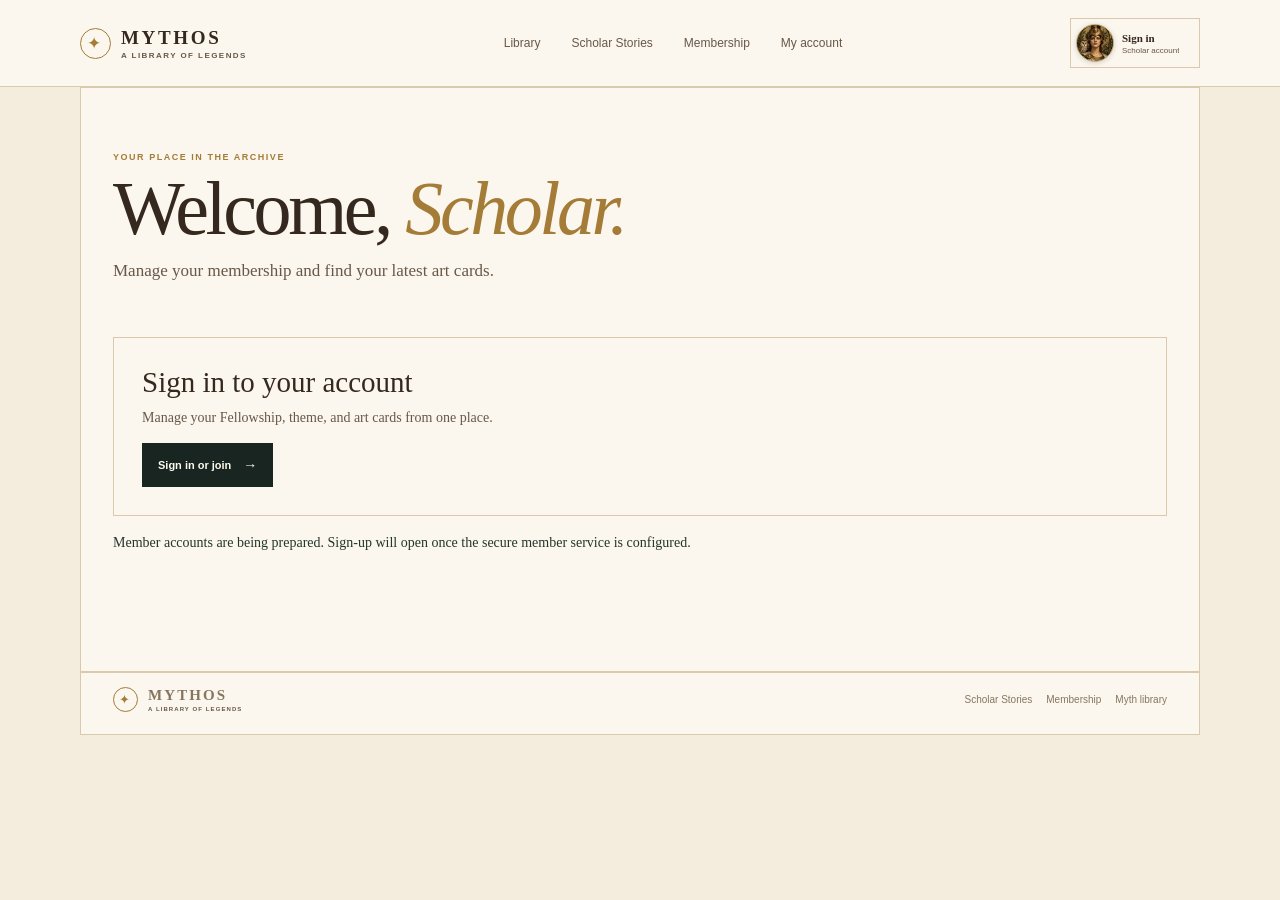
==== website/account/index.html @ 7d899c83 "Add scholar accounts and avatar progression" ====
<!doctype html>
<html lang="en">
<head><meta charset="utf-8"><meta name="viewport" content="width=device-width, initial-scale=1"><meta name="robots" content="noindex, nofollow"><meta name="description" content="Manage your Mythos Fellow Scholar membership, theme, and art cards."><title>My Scholar Account — Mythos</title><link rel="canonical" href="https://mythoslibrary.com/account/"><script src="../theme.js"></script><link rel="stylesheet" href="../styles.css"><script src="../membership-config.js"></script><script type="module" src="../member-client.js"></script><script type="module" src="../script.js"></script></head>
<body><a class="skip-link" href="#main">Skip to content</a><header class="site-header"><a class="brand" href="../"><span class="brand-mark" aria-hidden="true">✦</span><span>MYTHOS<small>A LIBRARY OF LEGENDS</small></span></a><button class="menu-toggle" type="button" aria-expanded="false" aria-controls="site-nav">Menu</button><nav id="site-nav" class="site-nav" aria-label="Main navigation"><a href="../library/">Library</a><a href="../scholar-stories/">Scholar Stories</a><a href="../membership/">Membership</a><a href="./" aria-current="page">My account</a></nav><a class="profile-shortcut" data-profile-shortcut href="./" aria-label="Your Scholar profile"><span class="avatar-art" data-avatar-face="athena" aria-hidden="true"></span><span class="profile-shortcut-copy"><strong data-profile-label>Sign in</strong><small data-profile-detail>Scholar account</small></span></a></header>
<main id="main" class="member-page page-width"><section class="member-hero"><p class="eyebrow">YOUR PLACE IN THE ARCHIVE</p><h1>Welcome, <em data-display-name>Scholar.</em></h1><p class="hero-description">Manage your membership and find your latest art cards.</p></section>
<section class="account-panel" data-account-panel hidden><div class="account-heading"><div><p class="eyebrow">MEMBERSHIP</p><h2 data-membership-state>Checking your membership…</h2></div><button id="signout-button" class="button button-parchment">Sign out</button></div>
<section class="scholar-progress" aria-labelledby="progress-title"><div class="scholar-progress-summary"><span class="avatar-art avatar-art-large" data-avatar-face="athena" data-profile-preview aria-hidden="true"></span><div><p class="eyebrow">YOUR SCHOLAR PROFILE</p><h2 id="progress-title">Level <span id="scholar-level">1</span></h2><p><strong id="scholar-xp">0 XP</strong> · <span id="xp-to-next">100 XP to your next level</span></p><progress id="xp-progress" max="100" value="0" aria-label="Progress toward next scholar level"></progress></div></div><div><p class="eyebrow">GOD &amp; GODDESS PORTRAITS</p><p class="member-small">Choose a portrait. Earn new faces by completing quizzes, joining the Fellowship, and later subscribing to the newsletter.</p><div id="avatar-collection" class="avatar-collection" aria-live="polite"></div></div></section>
<div class="account-actions"><div><h3>Your library theme</h3><p>Choose the parchment library or Odin’s night theme.</p><label for="theme-choice">Website colours</label><select id="theme-choice"><option value="parchment">Parchment</option><option value="odin">Odin · Night forest</option></select></div><div data-account-upgrade><h3>Join the Fellowship</h3><p>Get monthly art cards, Odin’s theme, and a story submission each month.</p><button id="checkout-button" class="button button-dark">Subscribe · £3/month</button></div><div><h3>Billing settings</h3><p>Update payment details or cancel your subscription securely.</p><button id="portal-button" class="button button-parchment" hidden>Manage subscription</button></div></div>
<div class="account-wallpapers"><p class="eyebrow">YOUR SCHOLAR ART CARDS</p><h2>Fresh from the scriptorium</h2><p>Open an art card to save it at full size on your device.</p><div id="wallpaper-list" class="wallpaper-list">Art cards load here when your membership is active.</div></div>
<div class="account-actions"><div><h3>Share a story</h3><p>Subscribers can submit one story each month for the public Scholar Stories wall.</p><a class="button button-parchment" href="../scholar-stories/submit/">Visit Scholar Stories <span aria-hidden="true">→</span></a></div></div></section>
<section class="member-auth" id="account-signin"><div><h2>Sign in to your account</h2><p>Manage your Fellowship, theme, and art cards from one place.</p><a class="button button-dark" href="../membership/">Sign in or join <span aria-hidden="true">→</span></a></div></section>
<p class="member-status" data-member-status role="status" aria-live="polite"></p></main><footer class="site-footer page-width"><a class="brand" href="../"><span class="brand-mark" aria-hidden="true">✦</span><span>MYTHOS<small>A LIBRARY OF LEGENDS</small></span></a><nav aria-label="Footer navigation"><a href="../scholar-stories/">Scholar Stories</a><a href="../membership/">Membership</a><a href="../library/">Myth library</a></nav></footer></body></html>
---- website/styles.css ----
:root {
  color-scheme: light;
  --ink: #34281f;
  --ink-soft: #675849;
  --paper: #f4ecdc;
  --paper-light: #fbf7ee;
  --line: #d9c9ad;
  --gold: #a47c37;
  --deep: #182520;
  --forest: #24352a;
  --serif: Georgia, "Times New Roman", serif;
  --sans: "Segoe UI", Arial, sans-serif;
  font-family: var(--sans);
  color: var(--ink);
  background: var(--paper);
  scroll-behavior: smooth;
}

* { box-sizing: border-box; }
body {
  margin: 0;
  background-color: var(--paper); /* Solid parchment base 📜 */
  background-image: url('images/Olive Branch Centerline Pillar.png'), url('images/Olive Branch Centerline Pillar.png');
  background-position: left top, right top;
  background-repeat: repeat-y, repeat-y;
}
a { color: inherit; text-decoration: none; }
button, input { font: inherit; }
.page-width {
  width: min(1120px, calc(100% - 64px)); /* Limits max width and leaves outer space 📐 */
  margin-inline: auto;                   /* Centers the container horizontally 🎯 */
  position: relative;
  z-index: 1;
  background: var(--paper-light);
  border: 1px solid var(--line);
  padding: 32px;
}
.skip-link { position: absolute; top: -50px; left: 12px; z-index: 20; padding: 10px; background: var(--paper-light); }
.skip-link:focus { top: 12px; }

.site-header {
  position: relative;
  z-index: 10;
  background: var(--paper-light); /* Solid opaque header 🛡️ */
  border-bottom: 1px solid var(--line);
}
.brand { display: inline-flex; align-items: center; gap: 10px; min-width: 196px; font: 600 19px var(--serif); letter-spacing: .14em; }
.brand small { display: block; margin-top: 2px; color: var(--ink-soft); font: 600 8px var(--sans); letter-spacing: .18em; }
.brand-mark { display: grid; width: 31px; height: 31px; place-items: center; border: 1px solid var(--gold); border-radius: 50%; color: var(--gold); font: 17px var(--serif); }
.site-nav { display: flex; align-items: center; gap: clamp(15px, 3vw, 31px); color: var(--ink-soft); font-size: 12px; }
.site-nav a { padding: 7px 0; border-bottom: 1px solid transparent; }
.site-nav a:hover, .site-nav a:focus-visible { color: var(--ink); border-color: var(--gold); }
.nemo-link { padding: 9px 13px; border: 1px solid #b9a781; color: var(--deep); font-size: 11px; white-space: nowrap; }
.nemo-link span { margin-right: 4px; color: var(--gold); }
.menu-toggle { display: none; }

.hero { display: grid; grid-template-columns: .9fr 1.1fr; align-items: center; gap: clamp(28px, 5vw, 60px); padding-block: 55px 50px; }
.eyebrow { margin: 0 0 12px; color: var(--gold); font-size: 9px; font-weight: 700; letter-spacing: .17em; }
.hero-copy .eyebrow { display: flex; align-items: center; gap: 9px; }
.hero-copy .eyebrow span { width: 20px; border-top: 1px solid var(--gold); }
h1, h2, p { margin-top: 0; }
h1 { margin-bottom: 15px; font: 500 clamp(48px, 6vw, 76px)/.9 var(--serif); letter-spacing: -.045em; }
h1 em { color: var(--gold); font-weight: 400; }
.hero-description { max-width: 370px; color: var(--ink-soft); font: 17px/1.62 var(--serif); }
.hero-actions { display: flex; flex-wrap: wrap; align-items: center; gap: 20px; margin-top: 24px; }
.button { display: inline-flex; min-height: 44px; align-items: center; justify-content: center; gap: 12px; padding: 11px 16px; border: 0; font-size: 11px; font-weight: 650; transition: transform .18s, background .18s; }
.button:hover { transform: translateY(-2px); }
.button-dark { color: #fff9ed; background: var(--deep); }
.button-dark:hover { background: #294438; }
.button-parchment { color: #29352b; background: #e8d8b8; }
.button-parchment:hover { background: #f1e4c8; }
.text-link { color: var(--ink-soft); font-size: 11px; }
.text-link:hover { color: var(--gold); }
.text-link span, .button span { font-size: 14px; }
.hero-note { display: flex; align-items: center; gap: 12px; margin: 31px 0 0; padding-left: 13px; border-left: 1px solid var(--gold); color: #897b67; font-size: 10px; line-height: 1.65; }
.hero-note strong { color: var(--ink-soft); font-weight: 500; }

.hero-art { position: relative; min-height: 420px; overflow: hidden; isolation: isolate; color: #fff7e3; background: #586044; box-shadow: 0 18px 42px #392a181e; }
.hero-illustration { position: absolute; z-index: -2; inset: 0; width: 100%; height: 100%; object-fit: cover; object-position: center 48%; }
.sky-glow { position: absolute; z-index: -1; inset: 0; background: linear-gradient(180deg,#171a1705 35%,#171a1740 67%,#171a17ad 100%); }
.art-meta { position: absolute; z-index: 3; top: 18px; right: 19px; left: 19px; display: flex; justify-content: space-between; font-size: 8px; letter-spacing: .16em; }
.art-caption { position: absolute; z-index: 4; bottom: 22px; left: 24px; text-shadow: 0 1px 6px #0006; }
.art-caption p { margin-bottom: 5px; font-size: 8px; letter-spacing: .16em; }
.art-caption h2 { margin: 0 0 8px; font: 500 42px/.92 var(--serif); }
.art-caption a { font-size: 10px; letter-spacing: .06em; }
.star { position: absolute; z-index: 3; color: #fff2c9; text-shadow: 0 0 10px #fff2c9; }
.star-one { top: 70px; right: 72px; font-size: 18px; }.star-two { top: 136px; left: 58px; font-size: 13px; }

.collection { padding-block: 28px 35px; border-top: 1px solid var(--line); }
.section-heading { display: flex; align-items: end; justify-content: space-between; gap: 16px; margin-bottom: 17px; }
.section-heading .eyebrow { margin-bottom: 4px; }
.section-heading h2 { margin: 0; font: 500 30px/1.05 var(--serif); }
.pantheon-list { display: grid; grid-template-columns: repeat(4,1fr); border-block: 1px solid #d5c5a8; }
.pantheon { display: flex; min-width: 0; min-height: 80px; align-items: center; gap: 11px; padding: 11px 13px; border-right: 1px solid #d5c5a8; transition: background .18s; }
.pantheon:last-child { border-right: 0; }.pantheon:hover { background: #a47c370d; }
.pantheon-symbol { display: grid; flex: 0 0 37px; width: 37px; height: 37px; place-items: center; border: 1px solid #c5ad7a; border-radius: 50%; color: #816330; font: 21px var(--serif); }
.pantheon-symbol.norse { color: #51685c; border-color: #9baa8a; }.pantheon-symbol.egypt { color: #9b6c2c; border-color: #c9a968; }.pantheon-symbol.world { color: #794f47; border-color: #bd958a; }
.pantheon small,.pantheon strong { display: block; }.pantheon small { margin-bottom: 3px; color: #927b55; font-size: 7px; letter-spacing: .1em; }.pantheon strong { font: 500 16px var(--serif); }.pantheon .arrow { margin-left: auto; color: #9a8158; }

.feature-grid { display: grid; grid-template-columns: .76fr 1.24fr; gap: 29px; padding-bottom: 35px; }
.daily-quiz { position: relative; min-height: 275px; padding: 25px 23px; overflow: hidden; color: #f4ecd9; background: var(--forest); }
.daily-quiz::after { position: absolute; right: -75px; bottom: -130px; width: 210px; height: 210px; border: 1px solid #d3b77e55; border-radius: 50%; box-shadow: 0 0 0 19px #d3b77e10,0 0 0 39px #d3b77e0d; content: ""; }
.daily-quiz .eyebrow { color: #c4a261; }.daily-quiz h2 { margin: 0 0 10px; font: 500 34px/.95 var(--serif); }.daily-quiz p:not(.eyebrow) { max-width: 245px; color: #d7cfbd; font: 14px/1.5 var(--serif); }
.quiz-star { position: absolute; top: 18px; right: 24px; color: #c5a45f; font: 35px var(--serif); }.quiz-foot { position: absolute; bottom: 15px; left: 23px; color: #bdb59f; font-size: 8px; letter-spacing: .14em; }
.art-collection { min-width: 0; }.section-heading.compact { margin-bottom: 14px; }.section-heading.compact h2 { font-size: 27px; }
.art-card-list { display: grid; grid-template-columns: repeat(3,1fr); gap: 11px; }
.art-card { position: relative; display: flex; min-height: 183px; align-items: end; padding: 13px; overflow: hidden; color: #fff5df; background: #716247; isolation: isolate; }
.art-card::before { position: absolute; z-index: -1; inset: 0; background: radial-gradient(circle at 50% 35%,#f3d28fbf 0 12%,transparent 13%),radial-gradient(ellipse at 50% 66%,#3a3225d6,transparent 48%),linear-gradient(155deg,#d4ad68,#64583e 59%,#344338); content: ""; transition: transform .4s; }
.art-card:hover::before { transform: scale(1.06); }.thor-card::before { background: radial-gradient(circle at 50% 35%,#cedac4c4 0 13%,transparent 14%),radial-gradient(ellipse at 51% 68%,#2b332dd4,transparent 48%),linear-gradient(150deg,#95a29a,#58634f 60%,#272f2b); }.anansi-card::before { background: radial-gradient(circle at 50% 35%,#f1c677bd 0 13%,transparent 14%),radial-gradient(ellipse at 51% 67%,#3f2424db,transparent 48%),linear-gradient(150deg,#b8754e,#754542 58%,#332d31); }
.figure-symbol { position: absolute; top: 24px; left: 50%; color: #fff8decc; font: 53px var(--serif); text-shadow: 0 2px 15px #fff4c770; transform: translateX(-50%); }
.card-caption { position: relative; display: block; text-shadow: 0 1px 5px #25221c; }.card-caption small,.card-caption strong { display: block; }.card-caption small { margin-bottom: 3px; font-size: 7px; letter-spacing: .13em; }.card-caption strong { font: 500 24px var(--serif); }
.art-note { margin: 10px 0 0; color: #85755e; font: italic 13px var(--serif); }

.quiz-detail { display: grid; grid-template-columns: 1fr 1fr; gap: 40px; padding-block: 30px; border-top: 1px solid var(--line); border-bottom: 1px solid var(--line); background: #fbf7ee5c; }
.quiz-detail-copy { padding: 10px 0; }.quiz-detail-copy h2 { margin: 0 0 10px; font: 500 33px/.98 var(--serif); }.quiz-detail-copy>p:last-child { max-width: 380px; margin: 0; color: var(--ink-soft); font: 16px/1.5 var(--serif); }
.quiz-form fieldset { display: grid; gap: 8px; padding: 0; border: 0; }.quiz-form legend { margin-bottom: 8px; color: #897654; font-size: 9px; font-weight: 700; letter-spacing: .12em; text-transform: uppercase; }.quiz-form label { display: flex; align-items: center; gap: 9px; min-height: 39px; padding: 7px 10px; border: 1px solid #d6c7aa; background: #f9f3e7; font: 13px var(--serif); cursor: pointer; }.quiz-form label:has(input:checked) { border-color: var(--gold); background: #f3e7ce; }.quiz-form input { accent-color: var(--gold); }.quiz-form .button { margin-top: 12px; cursor: pointer; }.quiz-result { min-height: 20px; margin: 8px 0 0; color: var(--forest); font: italic 14px var(--serif); }

.story-note { display: grid; grid-template-columns: 54px 1fr auto; align-items: center; gap: 18px; padding-block: 29px; border-bottom: 1px solid var(--line); }.story-symbol { display: grid; width: 48px; height: 48px; place-items: center; border: 1px solid #c8ad72; border-radius: 50%; color: var(--gold); font: 22px var(--serif); }.story-note .eyebrow { margin-bottom: 4px; }.story-note h2 { margin: 0 0 4px; font: 500 25px var(--serif); }.story-note p:last-child { max-width: 690px; margin: 0; color: var(--ink-soft); font: 13px/1.5 var(--serif); }
.newsletter { display: flex; align-items: center; gap: 16px; padding-block: 25px; border-bottom: 1px solid var(--line); }.newsletter-icon { display: grid; flex: 0 0 44px; height: 44px; place-items: center; border: 1px solid #c8ad72; border-radius: 50%; color: var(--gold); font: 23px var(--serif); }.newsletter h2 { margin: 0 0 3px; font: 500 25px var(--serif); }.newsletter .eyebrow { margin-bottom: 4px; }.newsletter p:last-child { margin: 0; color: var(--ink-soft); font: 13px var(--serif); }.newsletter-status { margin-left: auto!important; padding: 10px 12px; border-bottom: 1px solid #a79473; color: #807158!important; font-size: 11px!important; white-space: nowrap; }
.nemo-banner { display: flex; align-items: center; gap: 18px; padding-block: 26px 22px; }.nemo-sigil { display: grid; flex: 0 0 45px; height: 45px; place-items: center; border: 1px solid #b39a63; border-radius: 50%; color: var(--gold); font-size: 19px; }.nemo-banner>div { flex: 1; }.nemo-banner .eyebrow { margin-bottom: 2px; }.nemo-banner h2 { margin: 0; font: 500 24px var(--serif); }.nemo-banner p:last-child { margin: 2px 0 0; color: var(--ink-soft); font: 13px var(--serif); }
.site-footer { display: flex; align-items: center; justify-content: space-between; gap: 18px; padding-block: 14px 22px; border-top: 1px solid var(--line); color: #867660; font-size: 10px; }.site-footer .brand { min-width: 0; font-size: 15px; }.site-footer .brand-mark { width: 25px; height: 25px; font-size: 13px; }.site-footer .brand small { font-size: 6px; }.site-footer p { margin: 0; }.site-footer nav { display: flex; flex-wrap: wrap; gap: 14px; }.site-footer a:hover { color: var(--gold); }

@media (max-width: 850px) {
  .site-header { flex-wrap: wrap; padding-inline: 24px; }
  .brand { min-width: 0; }
  .site-nav { order: 3; width: 100%; justify-content: center; }
  .hero { grid-template-columns: .9fr 1.1fr; gap: 25px; }
  .pantheon { padding-inline: 8px; gap: 8px; }.pantheon-symbol { flex-basis: 31px; width: 31px; height: 31px; }.pantheon strong { font-size: 14px; }
  .feature-grid { grid-template-columns: 1fr; }.daily-quiz { min-height: 230px; }
}
@media (max-width: 600px) {
  .page-width { width: min(100% - 36px, 480px); }
  .site-header { padding: 14px 18px; gap: 10px; }
  .site-header .brand { margin-right: auto; }
  .menu-toggle { display: inline-flex; align-items: center; justify-content: center; min-height: 40px; padding: 8px 11px; border: 1px solid var(--line); background: transparent; color: var(--ink); font-size: 11px; }
  .site-nav { display: none; order: 4; flex-direction: column; align-items: stretch; gap: 2px; padding: 8px 0; }.site-nav.is-open { display: flex; }.site-nav a { padding: 10px 3px; border-bottom: 1px solid var(--line); }
  .nemo-link { padding: 8px; font-size: 9px; }
  .hero { grid-template-columns: 1fr; gap: 25px; padding-block: 34px 31px; }
  h1 { font-size: clamp(50px, 14vw, 68px); }.hero-art { min-height: 330px; }.sun-disc { width: 155px; height: 155px; top: 38px; }.orbit { top: 114px; width: 250px; }.orbit-b { width: 295px; }
  .art-caption h2 { font-size: 36px; }
  .section-heading { align-items: start; flex-direction: column; }.section-heading h2 { font-size: 27px; }
  .pantheon-list { grid-template-columns: 1fr 1fr; }.pantheon { min-height: 70px; border-bottom: 1px solid #d5c5a8; }.pantheon:nth-child(2) { border-right: 0; }.pantheon:nth-child(n+3) { border-bottom: 0; }
  .feature-grid { gap: 25px; }.art-card-list { gap: 7px; }.art-card { min-height: 145px; padding: 9px; }.card-caption strong { font-size: 20px; }
  .quiz-detail { grid-template-columns: 1fr; gap: 14px; padding-block: 24px; }.quiz-detail-copy h2 { font-size: 29px; }
  .story-note { grid-template-columns: 42px 1fr; gap: 13px; }.story-symbol { width: 40px; height: 40px; }.story-note>.text-link { grid-column: 2; }
  .newsletter { flex-wrap: wrap; }.newsletter>div:nth-child(2) { flex: 1; min-width: calc(100% - 70px); }.newsletter-status { width: 100%; margin: 0!important; }
  .nemo-banner { flex-wrap: wrap; }.nemo-banner>div { flex: 1; min-width: calc(100% - 70px); }.nemo-banner>.button { margin-left: 62px; }
  .site-footer { flex-wrap: wrap; }.site-footer>p { order: 3; width: 100%; }.site-footer nav { width: 100%; }
}
.site-header { display:flex; align-items:center; justify-content:space-between; gap:24px; padding:18px max(32px, calc((100vw - 1120px) / 2)); }
[data-theme="odin"] { color-scheme: dark; --ink:#e9e1cb; --ink-soft:#beb8a6; --paper:#17231e; --paper-light:#202d25; --line:#425347; --gold:#c7a45e; --deep:#111a16; --forest:#202d25; }
[data-theme="odin"] body { background:var(--paper); }
[data-theme="odin"] .site-header { background:#17231eeb; }
[data-theme="odin"] .pantheon-list,[data-theme="odin"] .pantheon { border-color:var(--line); }
[data-theme="odin"] .pantheon:hover,[data-theme="odin"] .quiz-detail { background:#ffffff08; }
[data-theme="odin"] .quiz-form label,[data-theme="odin"] .account-panel,[data-theme="odin"] .member-auth,[data-theme="odin"] .member-benefits article,[data-theme="odin"] .public-story { background:var(--paper-light); border-color:var(--line); color:var(--ink); }
[data-theme="odin"] input,[data-theme="odin"] textarea,[data-theme="odin"] select { color:var(--ink); background:#17231e; border-color:var(--line); }
[data-theme="odin"] .button-parchment { color:#1c2821; background:#d7c49b; }
.site-header-actions { display:flex; align-items:center; gap:10px; }
.profile-shortcut { display:flex; min-width:130px; align-items:center; gap:8px; padding:5px 9px 5px 5px; border:1px solid var(--line); color:var(--ink); background:var(--paper-light); }
.profile-shortcut:hover,.profile-shortcut:focus-visible { border-color:var(--gold); }
.profile-shortcut-copy strong,.profile-shortcut-copy small { display:block; max-width:126px; overflow:hidden; text-overflow:ellipsis; white-space:nowrap; }
.profile-shortcut-copy strong { font:600 11px var(--serif); }.profile-shortcut-copy small { margin-top:2px; color:var(--ink-soft); font-size:8px; }
.avatar-art { display:inline-block; width:38px; height:38px; flex:0 0 auto; border:1px solid #c5ad7a; border-radius:50%; background-image:url("images/god-avatar-atlas.png"); background-repeat:no-repeat; background-size:300% 200%; background-position:0 0; box-shadow:0 1px 5px #2c21162e; }
.avatar-art[data-avatar-face="zeus"] { background-position:50% 0; }.avatar-art[data-avatar-face="poseidon"] { background-position:100% 0; }
.avatar-art[data-avatar-face="artemis"] { background-position:0 100%; }.avatar-art[data-avatar-face="apollo"] { background-position:50% 100%; }.avatar-art[data-avatar-face="odin"] { background-position:100% 100%; }
.avatar-art[data-avatar-face="hera"] { background-image:linear-gradient(145deg,#e5d3a2,#59644c); }

.member-page { min-height: 65vh; padding-block: 44px 70px; }
.member-hero { max-width: 740px; padding-block: 20px 35px; }
.member-hero h1 { font-size: clamp(48px,7vw,76px); }
.member-hero .hero-description { max-width: 600px; }
.member-price { display: flex; align-items: baseline; gap: 14px; margin-top: 22px; color: var(--ink-soft); font: 14px var(--serif); }
.member-price strong { color: var(--ink); font: 54px var(--serif); }
.member-benefits { display:grid; grid-template-columns:repeat(3,1fr); gap:1px; margin-block:14px 34px; border:1px solid var(--line); background:var(--line); }
.member-benefits article { min-height:180px; padding:22px; background:var(--paper-light); }
.member-benefits article>span { color:var(--gold); font:28px var(--serif); }
.member-benefits h2,.account-panel h2,.my-submissions h2 { margin:12px 0 7px; font:500 24px var(--serif); }
.member-benefits p,.account-panel p,.my-submissions p { margin:0; color:var(--ink-soft); font:14px/1.55 var(--serif); }
.member-auth,.account-panel { padding:28px; border:1px solid var(--line); background:var(--paper-light); }
.member-auth { display:grid; grid-template-columns:1fr 1fr; gap:36px; }
.member-auth h2 { margin:0 0 8px; font:500 29px var(--serif); }
.member-auth>div>p:not(.eyebrow) { max-width:460px; color:var(--ink-soft); font:14px/1.55 var(--serif); }
.member-form,.story-form { display:grid; gap:14px; margin-top:20px; }
.member-form label,.story-form>label,.story-fields label,.account-actions label { display:grid; gap:6px; color:var(--ink-soft); font-size:12px; }
.member-form input,.story-form input,.story-form textarea,.account-actions select { width:100%; min-height:42px; padding:10px; border:1px solid var(--line); border-radius:0; color:var(--ink); background:var(--paper); font:14px var(--sans); }
.story-form textarea { resize:vertical; line-height:1.5; }
.member-form small,.story-form small,.member-small { color:var(--ink-soft); font-size:11px; line-height:1.55; }
.member-form .button,.story-form .button { justify-self:start; cursor:pointer; }
.member-status { min-height:22px; margin:16px 0; color:var(--forest); font:14px/1.5 var(--serif); }
.member-status[data-error="true"] { color:#9a4739; }
.account-panel[hidden],.story-form[hidden],.member-auth[hidden] { display:none; }
.account-heading { display:flex; align-items:center; justify-content:space-between; gap:16px; padding-bottom:20px; border-bottom:1px solid var(--line); }
.account-heading .eyebrow,.account-heading h2 { margin:0; }
.account-heading h2 { font-size:23px; }
.scholar-progress { display:grid; grid-template-columns:.8fr 1.2fr; gap:28px; padding-block:23px; border-bottom:1px solid var(--line); }
.scholar-progress-summary { display:flex; align-items:center; gap:15px; }
.avatar-art-large { width:82px; height:82px; border-width:2px; }
.scholar-progress-summary .eyebrow { margin-bottom:4px; }
.scholar-progress-summary h2 { margin:0 0 5px; font-size:26px; }
.scholar-progress-summary p:not(.eyebrow) { font-size:12px; }
.scholar-progress-summary progress { width:min(250px,100%); height:7px; margin-top:8px; accent-color:var(--gold); }
.avatar-collection { display:grid; grid-template-columns:repeat(auto-fit,minmax(95px,1fr)); gap:8px; margin-top:12px; }
.avatar-choice { display:flex; min-height:121px; flex-direction:column; align-items:center; justify-content:center; gap:4px; padding:8px 5px; border:1px solid var(--line); color:var(--ink); background:var(--paper); cursor:pointer; }
.avatar-choice:hover:not(:disabled),.avatar-choice.is-selected { border-color:var(--gold); background:#a47c3710; }
.avatar-choice.is-selected { box-shadow:inset 0 0 0 1px var(--gold); }
.avatar-choice .avatar-art { width:62px; height:62px; }
.avatar-choice strong { font:600 13px var(--serif); }
.avatar-choice small { color:var(--ink-soft); font-size:9px; text-align:center; }
.avatar-choice.is-locked { opacity:.52; cursor:not-allowed; }
[data-theme="odin"] .profile-shortcut,[data-theme="odin"] .avatar-choice { color:var(--ink); background:var(--paper-light); }
.account-actions { display:grid; grid-template-columns:repeat(2,1fr); gap:25px; padding-block:22px; border-bottom:1px solid var(--line); }
.account-actions h3 { margin:0 0 6px; font:500 22px var(--serif); }
.account-actions .button { margin-top:13px; cursor:pointer; }
.account-actions select { max-width:280px; margin-top:8px; }
.account-wallpapers { padding-top:21px; }
.account-wallpapers h2 { margin:0 0 7px; }
.wallpaper-list { display:grid; grid-template-columns:repeat(auto-fit,minmax(220px,1fr)); gap:10px; margin-top:15px; }
.member-wallpaper { min-height:94px; display:flex; align-items:end; padding:14px; border:1px solid var(--line); color:var(--ink); background:linear-gradient(135deg,#a47c3722,#24352a33); font:16px var(--serif); }
.story-wall { display:grid; gap:15px; }
.public-story { padding:25px; border:1px solid var(--line); background:var(--paper-light); }
.public-story .eyebrow { margin-bottom:5px; }
.public-story h2 { margin:0 0 14px; font:500 30px var(--serif); }
.public-story>p:not(.eyebrow) { white-space:pre-wrap; color:var(--ink-soft); font:16px/1.7 var(--serif); }
.public-story .story-source,.public-story .story-byline { margin-bottom:6px; font-size:12px!important; }
.story-form { max-width:760px; padding:26px; border:1px solid var(--line); background:var(--paper-light); }
.story-fields { display:grid; grid-template-columns:1fr 1fr; gap:15px; }
.consent-check { display:flex!important; align-items:start; gap:10px!important; line-height:1.55; }
.consent-check input { flex:0 0 18px; width:18px; min-height:18px; margin-top:1px; accent-color:var(--gold); }
.my-submissions { padding-top:24px; }
.my-submissions h2 { margin-top:0; }
.submission-entry { display:flex; align-items:center; justify-content:space-between; gap:12px; margin-block:7px; padding:10px; border-bottom:1px solid var(--line); color:var(--ink-soft); font-size:13px; }
.submission-entry button { border:0; background:none; cursor:pointer; text-decoration:underline; }



@media (max-width: 850px) { .site-header { display:flex; align-items:center; justify-content:space-between; gap:24px; padding:18px 24px; } }
@media (max-width: 600px) { .site-header-actions { gap:6px; }.site-header-actions .nemo-link { display:none; }.profile-shortcut { min-width:0; padding:4px; }.profile-shortcut-copy { display:none; } .member-page { padding-block:30px 50px; }.member-auth { grid-template-columns:1fr; gap:28px; padding:21px; }.account-panel { padding:20px; }.account-heading { align-items:start; flex-direction:column; }.account-actions,.story-fields,.scholar-progress { grid-template-columns:1fr; } }

@media (prefers-reduced-motion: reduce) { :root { scroll-behavior: auto; } *,*::before,*::after { transition-duration: .01ms!important; } }
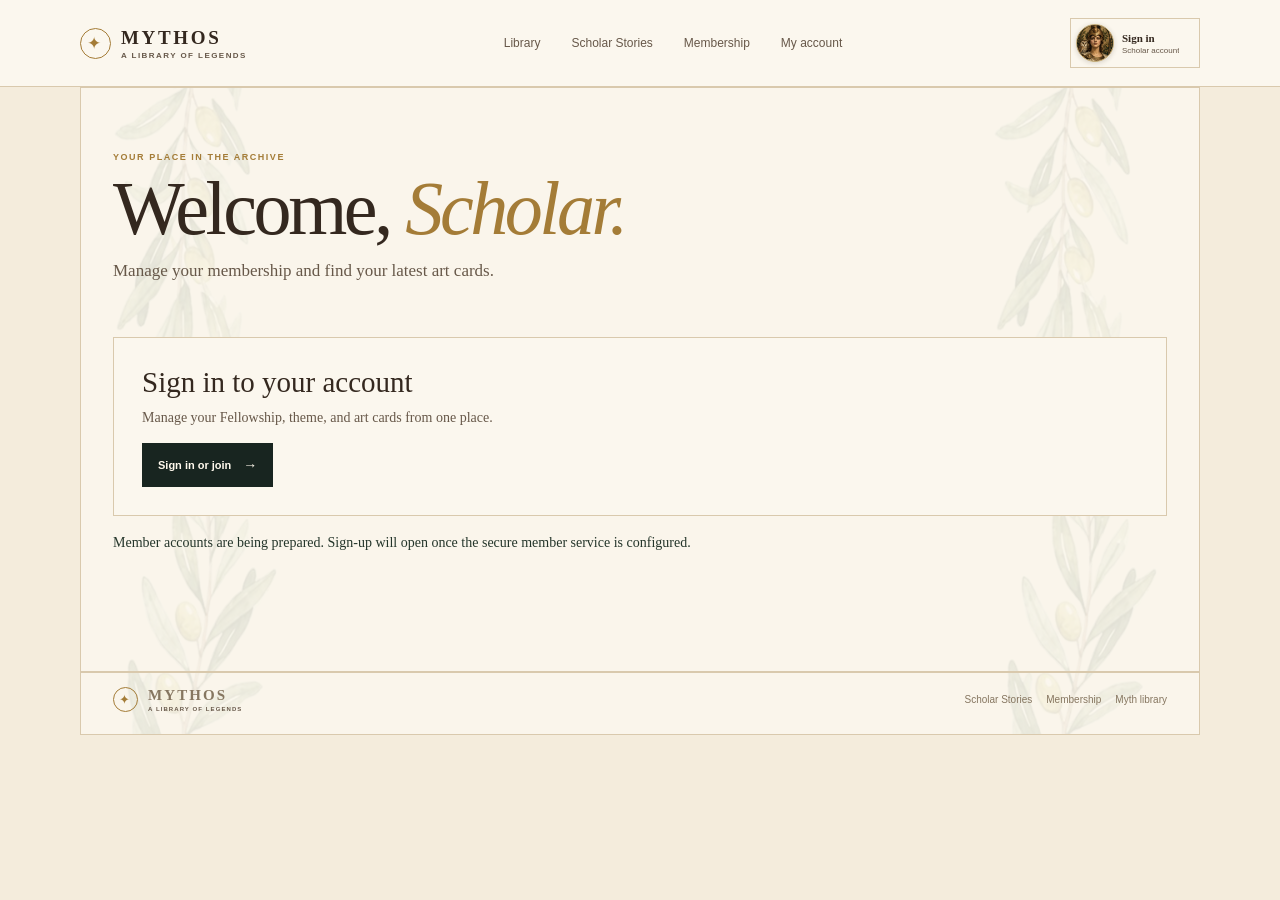
==== commit 058e17bc: "Add Norse-inspired site theme" ====
--- a/website/account/index.html
+++ b/website/account/index.html
@@ -1,6 +1,6 @@
 <!doctype html>
 <html lang="en">
-<head><meta charset="utf-8"><meta name="viewport" content="width=device-width, initial-scale=1"><meta name="robots" content="noindex, nofollow"><meta name="description" content="Manage your Mythos Fellow Scholar membership, theme, and art cards."><title>My Scholar Account — Mythos</title><link rel="canonical" href="https://mythoslibrary.com/account/"><script src="../theme.js"></script><link rel="stylesheet" href="../styles.css"><script src="../membership-config.js"></script><script type="module" src="../member-client.js"></script><script type="module" src="../script.js"></script></head>
+<head><meta charset="utf-8"><meta name="viewport" content="width=device-width, initial-scale=1"><meta name="robots" content="noindex, nofollow"><meta name="description" content="Manage your Mythos Fellow Scholar membership, theme, and art cards."><title>My Scholar Account — Mythos</title><link rel="canonical" href="https://mythoslibrary.com/account/"><script src="../theme.js?v=norse-theme-20261101"></script><link rel="stylesheet" href="../styles.css?v=norse-theme-20261101"><script src="../membership-config.js"></script><script type="module" src="../member-client.js"></script><script type="module" src="../script.js"></script></head>
 <body><a class="skip-link" href="#main">Skip to content</a><header class="site-header"><a class="brand" href="../"><span class="brand-mark" aria-hidden="true">✦</span><span>MYTHOS<small>A LIBRARY OF LEGENDS</small></span></a><button class="menu-toggle" type="button" aria-expanded="false" aria-controls="site-nav">Menu</button><nav id="site-nav" class="site-nav" aria-label="Main navigation"><a href="../library/">Library</a><a href="../scholar-stories/">Scholar Stories</a><a href="../membership/">Membership</a><a href="./" aria-current="page">My account</a></nav><a class="profile-shortcut" data-profile-shortcut href="./" aria-label="Your Scholar profile"><span class="avatar-art" data-avatar-face="athena" aria-hidden="true"></span><span class="profile-shortcut-copy"><strong data-profile-label>Sign in</strong><small data-profile-detail>Scholar account</small></span></a></header>
 <main id="main" class="member-page page-width"><section class="member-hero"><p class="eyebrow">YOUR PLACE IN THE ARCHIVE</p><h1>Welcome, <em data-display-name>Scholar.</em></h1><p class="hero-description">Manage your membership and find your latest art cards.</p></section>
 <section class="account-panel" data-account-panel hidden><div class="account-heading"><div><p class="eyebrow">MEMBERSHIP</p><h2 data-membership-state>Checking your membership…</h2></div><button id="signout-button" class="button button-parchment">Sign out</button></div>
--- a/website/styles.css
+++ b/website/styles.css
@@ -24,6 +24,52 @@
   background-position: left top, right top;
   background-repeat: repeat-y, repeat-y;
 }
+:root[data-theme="norse"] {
+  color-scheme: light;
+  --ink: #26372a;
+  --ink-soft: #53634f;
+  --paper: #f2f0df;
+  --paper-light: #fbf9ee;
+  --line: #c9c39d;
+  --gold: #96773b;
+  --deep: #1b2d22;
+  --forest: #344838;
+}
+:root[data-theme="norse"] body {
+  background-color: var(--paper);
+  background-image: url("images/norse-runic-tile.svg"), url("images/norse-runic-tile.svg");
+  background-position: left top, right top;
+  background-repeat: repeat-y, repeat-y;
+  background-size: 170px 240px, 170px 240px;
+}
+:root[data-theme="norse"] .site-header { background: #f2f0dfed; border-color: var(--line); }
+:root[data-theme="norse"] .quiz-form label,
+:root[data-theme="norse"] .account-panel,
+:root[data-theme="norse"] .member-auth,
+:root[data-theme="norse"] .member-benefits article,
+:root[data-theme="norse"] .public-story { background: var(--paper-light); border-color: var(--line); color: var(--ink); }
+:root[data-theme="norse"] .quiz-form label:has(input:checked) { background: #e9e6d2; border-color: var(--gold); }
+:root[data-theme="norse"] .variant-note { background: #e9ecdf; border-color: var(--gold); }
+:root[data-theme="norse"] .norse-card-art { background: radial-gradient(circle at 72% 24%, #d4bf7a 0 3%, #c19b59 3.5% 4%, transparent 4.5%), linear-gradient(150deg, #8b9a7a, #3b503d 54%, #1b2d22); }
+:root[data-theme="norse"] .norse-card-art::before { border-color: #e6d39c9c; box-shadow: 0 0 0 16px #e6d39c18, 0 0 0 34px #e6d39c10; }
+:root[data-theme="norse"] .norse-card-art > span { color: #e1cf9b; }
+:root[data-theme="norse"] .story-symbol,
+:root[data-theme="norse"] .newsletter-icon,
+:root[data-theme="norse"] .nemo-sigil { color: var(--gold); border-color: var(--gold); }
+:root[data-theme="norse"] .pantheon-list,
+:root[data-theme="norse"] .pantheon { border-color: var(--line); }
+:root[data-theme="norse"] .tradition-entry:hover { background: #96773b12; }
+.tradition-status-list > .tradition-entry { display: grid; grid-template-columns: 18px minmax(170px, .8fr) 1fr auto; align-items: center; gap: 10px; min-height: 53px; border-bottom: 1px solid var(--line); color: var(--ink); font-size: 12px; text-decoration: none; }
+.tradition-entry-action { color: #735627; text-decoration: underline; text-underline-offset: 3px; }
+.tradition-status-list > .tradition-entry > span:nth-of-type(2) { color: #847660; }
+.tradition-status-list > .tradition-entry:focus-visible { outline: 3px solid var(--gold); outline-offset: 2px; }
+@media (max-width: 600px) {
+  :root[data-theme="norse"] body { background-size: 58px 240px, 58px 240px; }
+  .tradition-status-list > .tradition-entry { grid-template-columns: 16px minmax(145px, .9fr) 1fr; gap: 8px; padding-block: 8px; }
+  .tradition-status-list > .tradition-entry > span:nth-of-type(2) { grid-column: 2; }
+  .tradition-status-list > .tradition-entry > .tradition-entry-action { grid-column: 3; grid-row: 1 / span 2; }
+}
+
 a { color: inherit; text-decoration: none; }
 button, input { font: inherit; }
 .page-width {
@@ -31,7 +77,7 @@
   margin-inline: auto;                   /* Centers the container horizontally 🎯 */
   position: relative;
   z-index: 1;
-  background: var(--paper-light);
+  background: color-mix(in srgb, var(--paper-light) 90%, transparent);
   border: 1px solid var(--line);
   padding: 32px;
 }
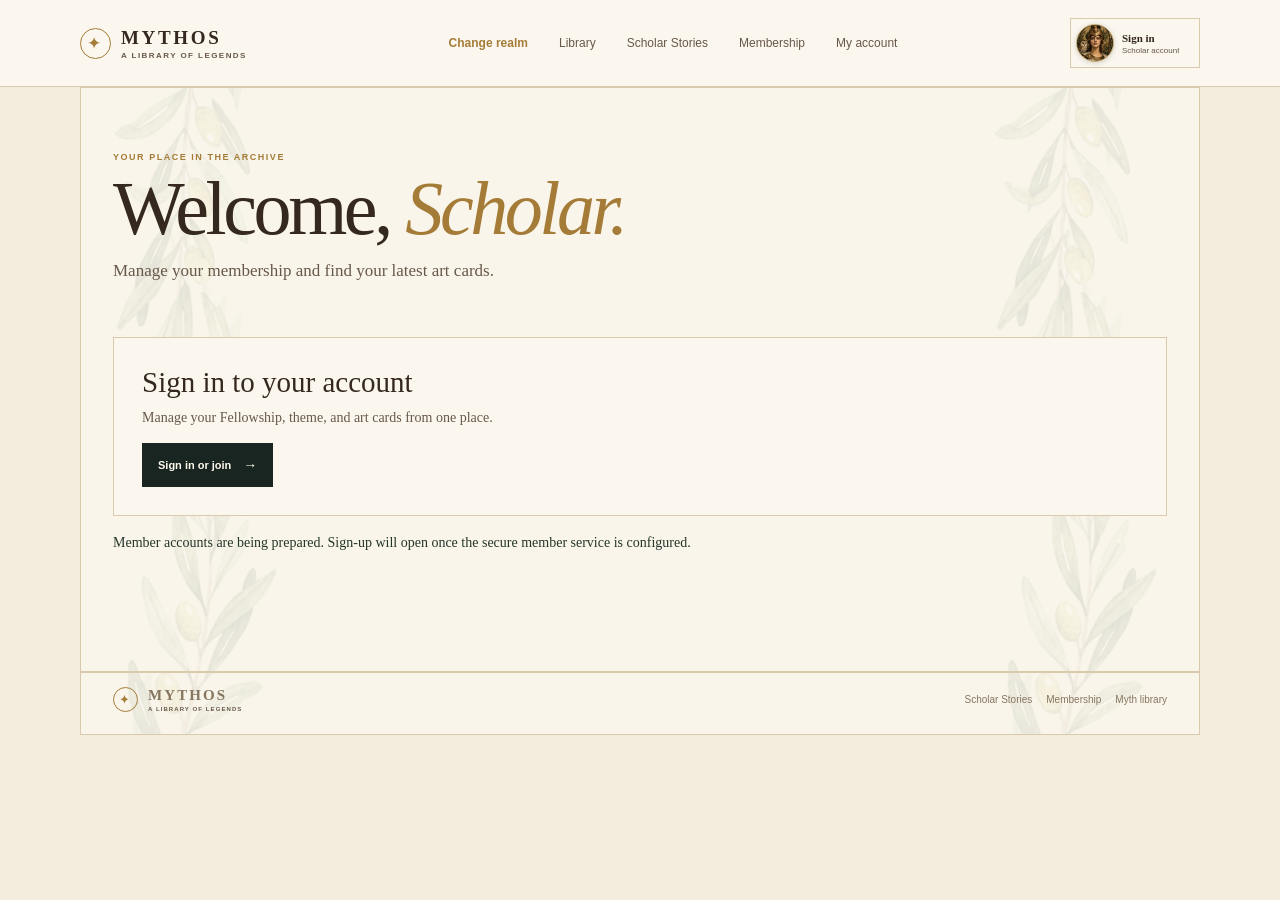
==== commit df2ed669: "Add mythology realm selection and themed entry pages" ====
--- a/website/account/index.html
+++ b/website/account/index.html
@@ -1,6 +1,6 @@
 <!doctype html>
 <html lang="en">
-<head><meta charset="utf-8"><meta name="viewport" content="width=device-width, initial-scale=1"><meta name="robots" content="noindex, nofollow"><meta name="description" content="Manage your Mythos Fellow Scholar membership, theme, and art cards."><title>My Scholar Account — Mythos</title><link rel="canonical" href="https://mythoslibrary.com/account/"><script src="../theme.js?v=norse-theme-20261101"></script><link rel="stylesheet" href="../styles.css?v=norse-theme-20261101"><script src="../membership-config.js"></script><script type="module" src="../member-client.js"></script><script type="module" src="../script.js"></script></head>
+<head><meta charset="utf-8"><meta name="viewport" content="width=device-width, initial-scale=1"><meta name="robots" content="noindex, nofollow"><meta name="description" content="Manage your Mythos Fellow Scholar membership, theme, and art cards."><title>My Scholar Account — Mythos</title><link rel="canonical" href="https://mythoslibrary.com/account/"><script src="../theme.js?v=realm-switch-20261107"></script><link rel="stylesheet" href="../styles.css?v=realm-switch-20261107"><script src="../membership-config.js"></script><script type="module" src="../member-client.js?v=realm-switch-20261107"></script><script type="module" src="../script.js?v=realm-switch-20261107"></script></head>
 <body><a class="skip-link" href="#main">Skip to content</a><header class="site-header"><a class="brand" href="../"><span class="brand-mark" aria-hidden="true">✦</span><span>MYTHOS<small>A LIBRARY OF LEGENDS</small></span></a><button class="menu-toggle" type="button" aria-expanded="false" aria-controls="site-nav">Menu</button><nav id="site-nav" class="site-nav" aria-label="Main navigation"><a href="../library/">Library</a><a href="../scholar-stories/">Scholar Stories</a><a href="../membership/">Membership</a><a href="./" aria-current="page">My account</a></nav><a class="profile-shortcut" data-profile-shortcut href="./" aria-label="Your Scholar profile"><span class="avatar-art" data-avatar-face="athena" aria-hidden="true"></span><span class="profile-shortcut-copy"><strong data-profile-label>Sign in</strong><small data-profile-detail>Scholar account</small></span></a></header>
 <main id="main" class="member-page page-width"><section class="member-hero"><p class="eyebrow">YOUR PLACE IN THE ARCHIVE</p><h1>Welcome, <em data-display-name>Scholar.</em></h1><p class="hero-description">Manage your membership and find your latest art cards.</p></section>
 <section class="account-panel" data-account-panel hidden><div class="account-heading"><div><p class="eyebrow">MEMBERSHIP</p><h2 data-membership-state>Checking your membership…</h2></div><button id="signout-button" class="button button-parchment">Sign out</button></div>
--- a/website/styles.css
+++ b/website/styles.css
@@ -284,3 +284,133 @@
 @media (max-width: 600px) { .site-header-actions { gap:6px; }.site-header-actions .nemo-link { display:none; }.profile-shortcut { min-width:0; padding:4px; }.profile-shortcut-copy { display:none; } .member-page { padding-block:30px 50px; }.member-auth { grid-template-columns:1fr; gap:28px; padding:21px; }.account-panel { padding:20px; }.account-heading { align-items:start; flex-direction:column; }.account-actions,.story-fields,.scholar-progress { grid-template-columns:1fr; } }
 
 @media (prefers-reduced-motion: reduce) { :root { scroll-behavior: auto; } *,*::before,*::after { transition-duration: .01ms!important; } }
+
+:root[data-theme="norse"] .page-width {
+  background: #e7eadc;
+  border-color: #b7b082;
+}
+:root[data-theme="norse"] .site-header {
+  background: #e2e7d8ed;
+  border-bottom-color: var(--gold);
+}
+:root[data-theme="norse"] .article-body,
+:root[data-theme="norse"] .article-aside ul {
+  color: var(--ink);
+}
+:root[data-theme="norse"] .article-byline,
+:root[data-theme="norse"] .article-image figcaption {
+  color: var(--ink-soft);
+}
+:root[data-theme="norse"] .variant-note {
+  background: #304637;
+  border-left: 3px solid #b49a58;
+  color: #f2f0df;
+}
+:root[data-theme="norse"] .variant-note strong,
+:root[data-theme="norse"] .variant-note p {
+  color: #f2f0df;
+}
+:root[data-theme="norse"] .source-list {
+  padding: 24px;
+  border-top: 2px solid var(--gold);
+  background: #f2f0df;
+}
+:root[data-theme="norse"] .source-list h2,
+:root[data-theme="norse"] .source-list .eyebrow {
+  color: var(--ink);
+}
+:root[data-theme="norse"] .source-list li a,
+:root[data-theme="norse"] .article-aside > a,
+:root[data-theme="norse"] .article-next a {
+  color: #26372a;
+  text-decoration-color: var(--gold);
+}
+:root[data-theme="norse"] .source-list li span,
+:root[data-theme="norse"] .source-note {
+  color: #53634f;
+}
+:root[data-theme="norse"] .source-list li:target {
+  background: #e3e7d8;
+}
+:root[data-theme="norse"] .article-aside {
+  padding: 18px;
+  border-block: 1px solid var(--gold);
+  background: #e2e7d8;
+}
+:root[data-theme="norse"] .article-image {
+  border: 1px solid #b7a665;
+}
+:root[data-theme="norse"] .button-dark {
+  color: #f5f1df;
+  border: 1px solid #b49a58;
+  background: #1b2d22;
+}
+
+/* Realm gateway and focused mythology entry pages */
+.realm-home { min-height:100vh; color-scheme:dark; --ink:#eee8d8; --ink-soft:#c5c1b1; --paper:#17231e; --paper-light:#202d25; --line:#59634c; --gold:#c7a45e; --deep:#111a16; --forest:#263a2c; color:var(--ink); background:radial-gradient(ellipse at 50% 0%,#39483a 0,#1b2a22 42%,#111a16 100%); }
+.realm-home .site-header { min-height:78px; padding:16px max(32px,calc((100vw - 1120px)/2)); background:transparent; border:0; }
+.realm-home .brand { color:#f4ecdc; }
+.realm-home .realm-home-nav { display:flex; gap:25px; color:#d1cbbb; font-size:11px; }
+.realm-home-nav a:hover,.realm-signin:hover { color:#e0c47f; }
+.realm-signin { padding:10px 13px; border:1px solid #c7a45e8c; color:#f0e8d6; font-size:10px; white-space:nowrap; }
+.realm-signin span { margin-left:9px; color:var(--gold); }
+.realm-selector { width:min(1120px,calc(100% - 48px)); min-height:calc(100vh - 160px); margin:0 auto; padding:38px 0 28px; border:0; background:transparent; }
+.realm-intro { max-width:720px; margin:0 auto 28px; text-align:center; }
+.realm-intro .eyebrow { color:#d5b86d; }
+.realm-intro .eyebrow span { margin-right:8px; font-size:15px; }
+.realm-intro h1 { margin-bottom:13px; font-size:clamp(48px,6vw,70px); line-height:.95; color:#f1ecdf; }
+.realm-intro h1 em { color:#d2b66e; }
+.realm-intro>p:last-child { max-width:510px; margin:0 auto; color:#cbc5b3; font:16px/1.55 var(--serif); }
+.realm-choices { display:grid; grid-template-columns:repeat(2,minmax(0,1fr)); gap:18px; }
+.realm-choice { position:relative; display:flex; min-height:365px; align-items:end; overflow:hidden; isolation:isolate; border:1px solid #c7a45e66; color:#fff6e5; background:#303c31; box-shadow:0 18px 42px #080e0b66; }
+.realm-choice-art,.realm-choice-shade { position:absolute; z-index:-1; inset:0; width:100%; height:100%; }
+.realm-choice-art { object-fit:cover; transition:transform .55s; }
+.realm-choice:hover .realm-choice-art { transform:scale(1.045); }
+.realm-choice-shade { background:linear-gradient(180deg,#10191418 8%,#10191440 43%,#101914e8 100%); }
+.realm-choice-symbol { position:absolute; top:22px; right:25px; display:grid; width:48px; height:48px; place-items:center; border:1px solid #e4ca86b8; border-radius:50%; color:#ecd79d; font:27px var(--serif); text-shadow:0 2px 12px #101914; }
+.realm-choice-copy { display:block; max-width:440px; padding:25px 28px 26px; }
+.realm-choice-copy small,.realm-choice-copy strong,.realm-choice-copy>span,.realm-choice-copy b { display:block; }
+.realm-choice-copy small { color:#e4c979; font-size:8px; font-weight:700; letter-spacing:.19em; }
+.realm-choice-copy strong { margin:7px 0 6px; font:500 clamp(27px,3vw,38px)/1 var(--serif); }
+.realm-choice-copy>span { max-width:380px; color:#f0e8d6; font:14px/1.5 var(--serif); }
+.realm-choice-copy b { margin-top:18px; color:#e5ca7d; font-size:10px; letter-spacing:.04em; }
+.realm-choice-copy b span { margin-left:8px; font-size:14px; }
+.realm-coming { display:grid; grid-template-columns:1.4fr 1fr 1fr auto; align-items:center; gap:18px; margin-top:20px; padding:16px 18px; border-block:1px solid #c7a45e47; color:#d6d0bf; }
+.realm-coming .eyebrow { margin:0 0 4px; color:#c8ac65; font-size:8px; }
+.realm-coming h2 { margin:0; color:#eee7d7; font:500 19px var(--serif); }
+.realm-coming>p { margin:0; font-size:11px; white-space:nowrap; }
+.realm-coming>p span { margin-right:7px; color:#d0b66f; font-size:17px; }
+.realm-coming>p i { display:block; margin:3px 0 0 24px; color:#aaa690; font-size:9px; font-style:normal; }
+.realm-coming>a { color:#e0c37a; font-size:10px; white-space:nowrap; }
+.realm-footer { display:flex; align-items:center; justify-content:space-between; gap:18px; width:min(1120px,calc(100% - 48px)); margin:0 auto; padding:14px 0 22px; border:0; border-top:1px solid #c7a45e36; background:transparent; color:#b9b4a5; font-size:10px; }
+.realm-footer .brand { min-width:0; color:#f4ecdc; font-size:15px; }.realm-footer .brand-mark { width:25px;height:25px;font-size:13px; }.realm-footer .brand small { font-size:6px; }.realm-footer p { margin:0; }.realm-footer nav { display:flex; flex-wrap:wrap; gap:14px; }.realm-footer a:hover { color:#e0c37a; }
+.realm-switch-link { color:var(--gold)!important; font-weight:650; }
+.realm-landing-main { margin-block:28px 30px; }
+.realm-landing-main .breadcrumbs { margin-bottom:24px; }
+.realm-landing-hero { display:grid; grid-template-columns:.8fr 1.2fr; align-items:center; gap:36px; min-height:360px; }
+.realm-landing-copy h1 { margin:0 0 16px; font-size:clamp(42px,5vw,62px); }
+.realm-landing-copy>p:not(.eyebrow) { max-width:410px; margin-bottom:22px; color:var(--ink-soft); font:17px/1.55 var(--serif); }
+.realm-landing-art { width:100%; max-height:400px; aspect-ratio:1.55; object-fit:cover; border:1px solid var(--gold); box-shadow:0 14px 34px #18231c26; }
+.realm-featured { display:flex; align-items:center; justify-content:space-between; gap:24px; margin-top:26px; padding:24px 0; border-block:1px solid var(--line); }
+.realm-featured .eyebrow { margin-bottom:5px; }.realm-featured h2 { margin:0 0 5px; font:500 27px var(--serif); }.realm-featured p:last-child { max-width:610px; margin:0; color:var(--ink-soft); font:14px/1.5 var(--serif); }
+.realm-featured .button { flex:0 0 auto; }
+.realm-footnote { display:flex; align-items:center; gap:14px; padding-top:19px; color:var(--ink-soft); }.realm-footnote>span { color:var(--gold); font-size:22px; }.realm-footnote p { flex:1; margin:0; font:13px/1.5 var(--serif); }.realm-footnote>a { color:var(--ink); font-size:10px; text-decoration:underline; text-decoration-color:var(--gold); text-underline-offset:4px; white-space:nowrap; }
+.realm-landing-norse .realm-landing-main { background:#e7eadc; }
+.realm-landing-norse .realm-featured { border-color:var(--gold); }
+@media(max-width:800px) {
+  .realm-home .site-header { padding-inline:24px; }.realm-home-nav { gap:13px!important; }
+  .realm-choice { min-height:320px; }.realm-choice-copy { padding:20px; }
+  .realm-coming { grid-template-columns:1fr 1fr; }.realm-coming>div { grid-column:1/-1; }
+  .realm-landing-hero { grid-template-columns:1fr 1fr; gap:22px; }
+}
+@media(max-width:600px) {
+  .realm-home .site-header { min-height:66px; padding:12px 18px; flex-wrap:wrap; }.realm-home .brand { margin-right:auto; }.realm-home-nav { order:3; width:100%; justify-content:center; gap:16px!important; font-size:10px!important; }.realm-signin { padding:8px; font-size:9px; }
+  .realm-selector { width:min(100% - 32px,480px); min-height:0; padding-top:32px; }.realm-intro { margin-bottom:21px; }.realm-intro h1 { font-size:50px; }.realm-intro>p:last-child { font-size:14px; }
+  .realm-choices { grid-template-columns:1fr; gap:12px; }.realm-choice { min-height:300px; }.realm-choice-copy { padding:19px; }.realm-choice-copy strong { font-size:31px; }
+  .realm-coming { gap:12px; padding:14px 4px; }.realm-coming h2 { font-size:17px; }.realm-coming>p { font-size:10px; }.realm-coming>a { grid-column:1/-1; }
+  .realm-footer { width:min(100% - 32px,480px); flex-wrap:wrap; }.realm-footer>p { order:3; width:100%; }.realm-footer nav { width:100%; }
+  .realm-landing-main { margin-block:14px 22px; padding:20px; }.realm-landing-main .breadcrumbs { margin-bottom:15px; }
+  .realm-landing-hero { grid-template-columns:1fr; gap:20px; }.realm-landing-copy h1 { font-size:45px; }.realm-landing-art { max-height:290px; aspect-ratio:1.25; }
+  .realm-featured { align-items:flex-start; flex-direction:column; gap:14px; padding-block:18px; }.realm-featured h2 { font-size:24px; }.realm-footnote { align-items:flex-start; flex-wrap:wrap; }.realm-footnote p { flex-basis:calc(100% - 40px); }.realm-footnote>a { margin-left:36px; }
+}
+
